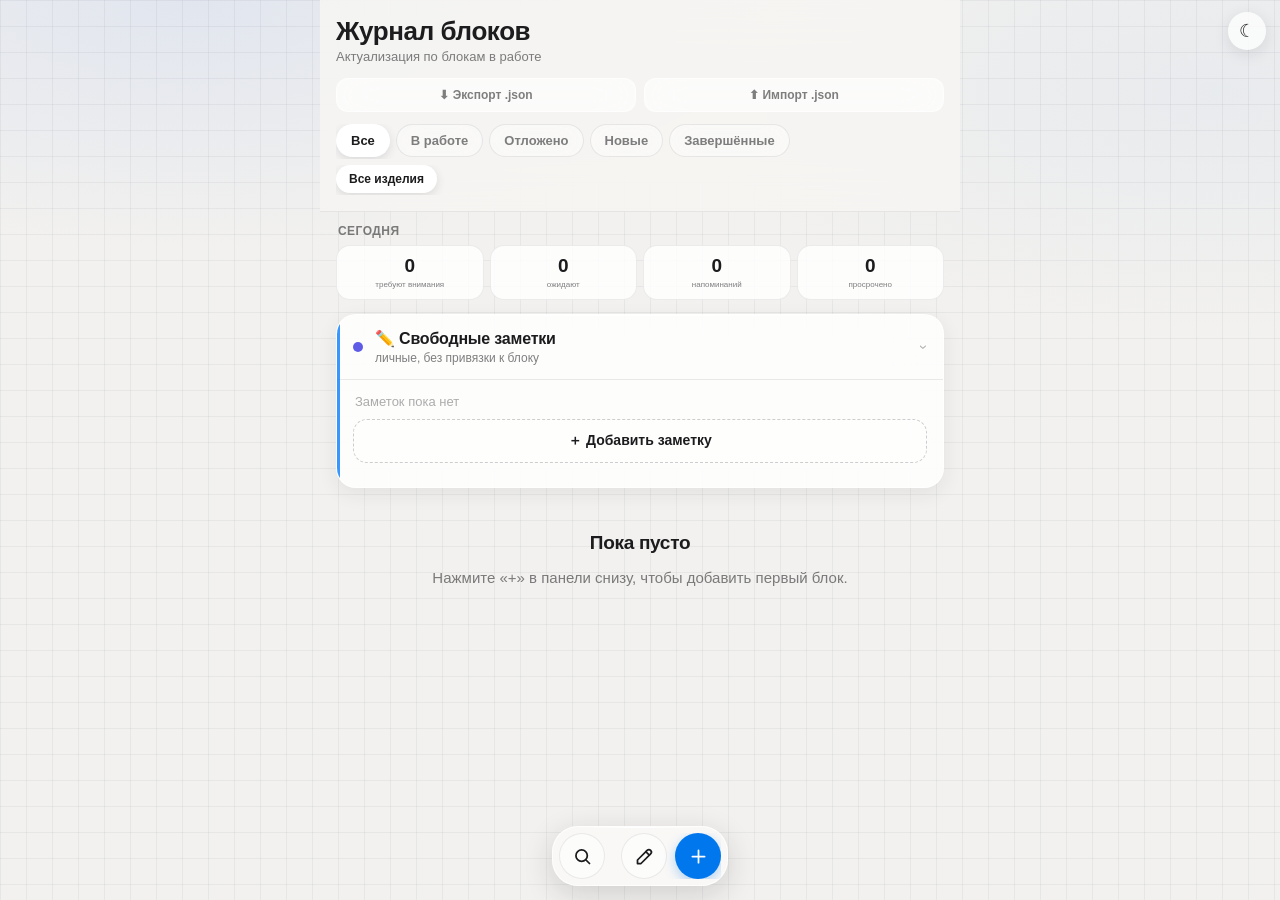
==== index.html @ a2bc1fcb "Release completed block lifecycle fix" ====
<!DOCTYPE html><html lang="ru"><head><meta charset="UTF-8"><meta name="viewport" content="width=device-width,initial-scale=1,viewport-fit=cover"><title>Журнал блоков</title></head><body><script>(async()=>{const h=await(await fetch('app.html?v=6.6')).text();const x=h.replace('</head>','<link rel="stylesheet" href="v2.css?v=6.6"></head>').replace('</body>','<script src="v2.js?v=6.6"><\/script><script src="free-reminders.js?v=6.6"><\/script><script src="completion-sync.js?v=6.6"><\/script></body>');document.open();document.write(x);document.close()})().catch(()=>location.href='app.html')</script></body></html>
---- v2.css ----
:root{--surface:#fff;--muted:#6e6e73;--v2-bg:#f2f1ef;--v2-card:rgba(255,255,255,.82);--v2-panel:rgba(246,245,243,.88);--v2-field:rgba(255,255,255,.84);--v2-line:rgba(60,60,67,.09);--v2-shadow:rgba(45,45,50,.075);--v2-ease:cubic-bezier(.22,1,.36,1)}body{background:radial-gradient(ellipse 70% 42% at 15% 0%,rgba(198,211,238,.38),transparent 66%),radial-gradient(ellipse 65% 42% at 95% 10%,rgba(213,222,235,.34),transparent 64%),var(--v2-bg);transition:background .55s var(--v2-ease),color .4s var(--v2-ease)}header{background:var(--v2-panel);border-bottom:1px solid var(--v2-line)}.card{background:var(--v2-card);border:1px solid rgba(255,255,255,.7);border-radius:20px;box-shadow:0 6px 20px var(--v2-shadow)}.card::after{content:'';position:absolute;left:0;top:0;bottom:0;width:3px;background:var(--status,#007aff);opacity:.78}.card:has(.dot.progress){--status:#ff9500}.card:has(.dot.paused){--status:#8e8e93}.card:has(.dot.done){--status:#34c759}.card-head{padding:14px 16px}.cloud{display:flex;flex-direction:column;gap:7px}.bubble{position:relative;max-width:none;border-radius:13px;padding:11px 12px 11px 16px;background:rgba(255,255,255,.62);border:1px solid var(--v2-line);box-shadow:none;white-space:normal;line-height:1.4}.dock{background:rgba(250,249,247,.91);box-shadow:0 8px 30px rgba(30,30,35,.16)}.dock-circle svg{width:21px;height:21px;fill:none;stroke:currentColor;stroke-width:2;stroke-linecap:round;stroke-linejoin:round}select,.complex-input,input,textarea{background:var(--v2-field)}.modal{background:rgba(250,249,247,.96)}#noteText{min-height:190px;height:28vh;max-height:360px;resize:vertical;padding:14px 15px;font-size:16px;line-height:1.45;border-radius:16px}button,.iobtn,.tab,.rchip,.sbtn,.addnote-btn,.bubble,.folder-head{transition:transform .34s var(--v2-ease),opacity .28s var(--v2-ease),background .35s var(--v2-ease)}button:active,.iobtn:active,.tab:active,.rchip:active,.sbtn:active,.addnote-btn:active,.folder-head:active,.bubble:active{transform:scale(.965);opacity:.82;transition-duration:.09s}.theme-toggle{position:fixed;right:14px;top:calc(env(safe-area-inset-top) + 12px);z-index:45;width:38px;height:38px;border:0;border-radius:50%;background:rgba(255,255,255,.72);color:var(--ink);font-size:18px;display:grid;place-items:center;box-shadow:0 4px 16px rgba(30,30,35,.1);backdrop-filter:blur(18px)}.ops-dash{margin:4px 0 14px}.ops-dash-title,.cx-section-title{font-size:12px;font-weight:750;color:var(--ink2);text-transform:uppercase;letter-spacing:.45px;margin:0 2px 7px}.ops-dash-cards{display:grid;grid-template-columns:repeat(4,1fr);gap:6px}.ops-dash-cards button{min-width:0;border:1px solid var(--v2-line);background:var(--v2-card);border-radius:14px;padding:9px 3px;color:var(--ink)}.ops-dash-cards b{display:block;font-size:19px}.ops-dash-cards span{display:block;font-size:8px;color:var(--ink2);margin-top:4px;line-height:1.1}.smart-summary{display:flex;gap:5px;flex-wrap:wrap;padding:8px 12px;border-top:1px solid var(--v2-line)}.smart-chip{max-width:100%;font-size:10.5px;font-weight:650;padding:5px 8px;border-radius:9px;background:rgba(0,122,255,.09);color:var(--ink);overflow:hidden;text-overflow:ellipsis;white-space:nowrap}.smart-chip.wait{background:rgba(255,149,0,.12)}.smart-chip.action{background:rgba(255,59,48,.09)}.smart-chip.reminder{background:rgba(175,82,222,.11);color:#7d2fa4}.reminder-list{margin:0 0 15px;padding:11px;border-radius:15px;background:rgba(175,82,222,.055);border:1px solid rgba(175,82,222,.12)}.reminder-list>.fieldlabel{margin-top:0;color:#7d2fa4}.reminder-row{display:grid;grid-template-columns:minmax(0,1fr) 34px;align-items:center;gap:8px;padding:8px 0;border-top:1px solid var(--v2-line)}.reminder-row:first-of-type{border-top:0}.reminder-row b{display:block;font-size:11px}.reminder-row small{display:block;font-size:10px;color:var(--ink2);margin-top:2px}.reminder-row button{width:32px;height:32px;border:0;border-radius:10px;background:rgba(52,199,89,.12);color:#248a3d;font-weight:800}.reminder-row.due b{color:#ff3b30}.voice-note-row{display:flex;align-items:center;gap:10px;margin:-3px 0 13px}.voice-note-btn{flex:none;border:0;border-radius:13px;padding:9px 12px;background:rgba(0,122,255,.1);color:#007aff;font-size:13px;font-weight:700;min-width:104px}.voice-note-btn.listening{background:rgba(255,59,48,.12);color:#ff3b30;animation:voicePulse 1.35s ease-in-out infinite}.voice-note-btn:disabled{opacity:.42}.voice-note-status{min-width:0;font-size:11px;line-height:1.25;color:var(--ink3)}@keyframes voicePulse{0%,100%{box-shadow:0 0 0 0 rgba(255,59,48,.12)}50%{box-shadow:0 0 0 7px rgba(255,59,48,0)}}.cx-section{margin:3px 0 16px}.cx-card{background:var(--v2-card);border:1px solid var(--v2-line);border-radius:19px;margin-bottom:8px;overflow:hidden;box-shadow:0 5px 17px var(--v2-shadow)}.cx-head{width:100%;border:0;background:transparent;color:var(--ink);padding:13px 12px 13px 14px;display:grid;grid-template-columns:minmax(0,1fr) auto 18px;align-items:center;gap:8px;text-align:left}.cx-head b{display:block;font-size:15px;overflow:hidden;text-overflow:ellipsis;white-space:nowrap}.cx-head small{display:block;font-size:10px;color:var(--ink3);margin-top:3px}.cx-head strong{font-size:12px;padding:5px 7px;border-radius:9px;background:rgba(52,199,89,.11);color:#248a3d}.cx-head i{font-style:normal;font-size:17px;color:var(--ink3);transition:transform .4s var(--v2-ease)}.cx-card.open .cx-head i{transform:rotate(180deg)}.cx-body{max-height:0;overflow:hidden;transition:max-height .65s var(--v2-ease)}.cx-card.open .cx-body{max-height:1800px;border-top:1px solid var(--v2-line)}.cx-child{display:grid;grid-template-columns:minmax(0,1fr) auto 34px;align-items:center;gap:6px;padding:9px 9px 9px 13px;border-bottom:1px solid var(--v2-line)}.cx-child-main{min-width:0;border:0;background:transparent;color:var(--ink);padding:0;text-align:left}.cx-role{display:inline-block;font-size:9px;font-weight:750;color:#5e5ce6;text-transform:uppercase}.cx-child-main b{display:block;font-size:13px}.cx-child-main small{display:block;font-size:10px;color:var(--ink2);margin-top:3px;overflow:hidden;text-overflow:ellipsis;white-space:nowrap}.cx-status{font-size:9px;padding:4px 6px;border-radius:8px;background:rgba(0,122,255,.09)}.cx-note{width:32px;height:32px;border:0;border-radius:10px;background:rgba(94,92,230,.1);color:#5e5ce6;font-size:19px}.cx-add{width:calc(100% - 20px);margin:10px;border:1px dashed rgba(94,92,230,.25);border-radius:12px;background:rgba(94,92,230,.05);color:#5e5ce6;padding:10px;font-weight:650;font-size:12px}body.dark{--ink:#f5f5f7;--ink2:rgba(235,235,245,.64);--ink3:rgba(235,235,245,.38);--v2-bg:#0d0d0f;--v2-card:rgba(31,31,35,.88);--v2-panel:rgba(18,18,21,.9);--v2-field:rgba(44,44,48,.9);--v2-line:rgba(255,255,255,.09);--v2-shadow:rgba(0,0,0,.28);background:#0d0d0f;color:var(--ink)}body.dark header{background:rgba(18,18,21,.9)}body.dark .card{border-color:rgba(255,255,255,.07)}body.dark .bubble{background:rgba(38,38,42,.78)}body.dark .dock{background:rgba(28,28,31,.92)}body.dark .modal{background:rgba(24,24,27,.98)}body.dark .theme-toggle{background:rgba(44,44,48,.82);color:#fff}body.dark select,body.dark input,body.dark textarea{color:#f5f5f7;border-color:rgba(255,255,255,.09)}body.dark .smart-chip.reminder,body.dark .reminder-list{color:#bf5af2}@media(prefers-reduced-motion:reduce){*,*:before,*:after{animation-duration:.01ms!important;transition-duration:.01ms!important}}
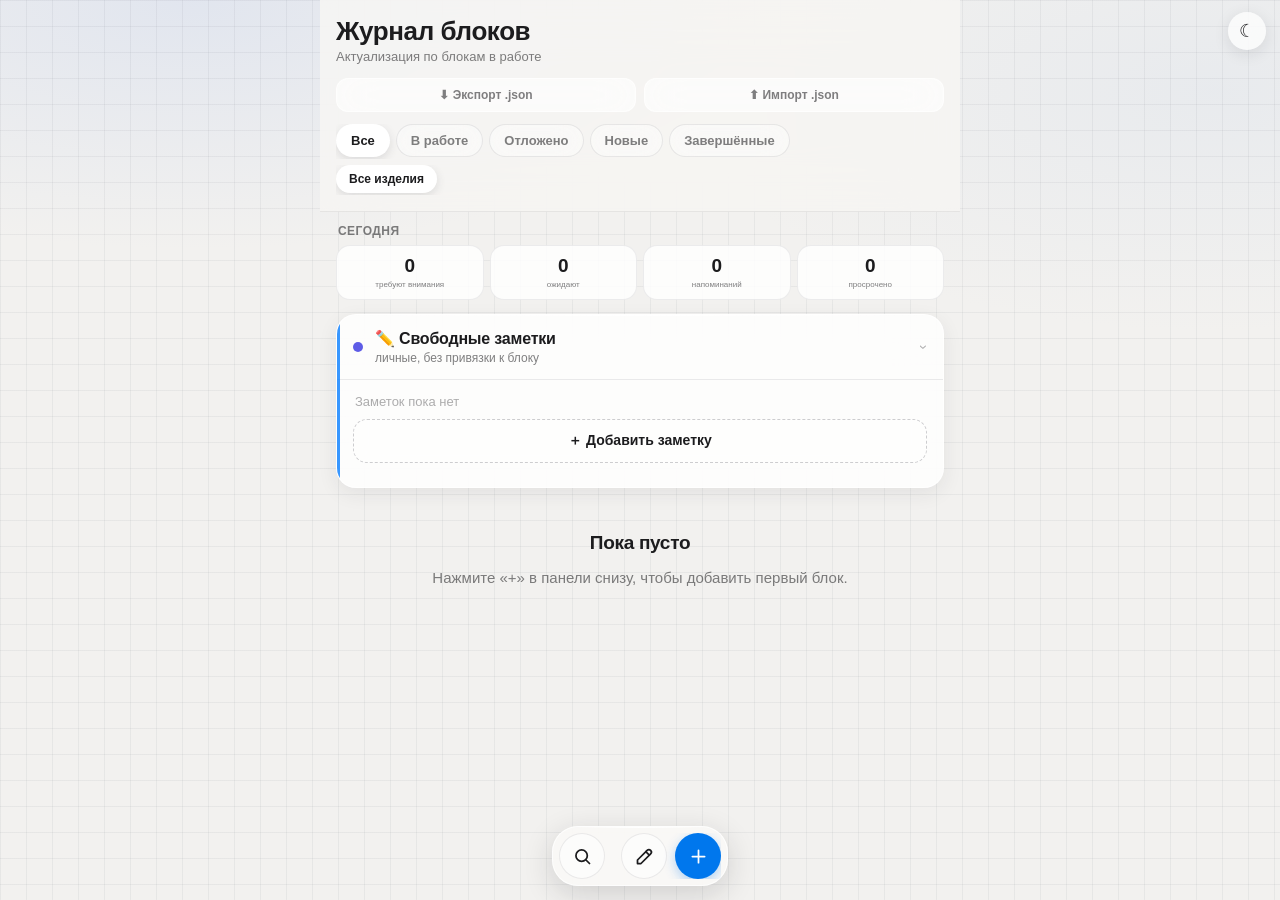
==== commit 96328ee9: "Release stable Today counters" ====
--- a/index.html
+++ b/index.html
@@ -1 +1 @@
-<!DOCTYPE html><html lang="ru"><head><meta charset="UTF-8"><meta name="viewport" content="width=device-width,initial-scale=1,viewport-fit=cover"><title>Журнал блоков</title></head><body><script>(async()=>{const h=await(await fetch('app.html?v=6.6')).text();const x=h.replace('</head>','<link rel="stylesheet" href="v2.css?v=6.6"></head>').replace('</body>','<script src="v2.js?v=6.6"><\/script><script src="free-reminders.js?v=6.6"><\/script><script src="completion-sync.js?v=6.6"><\/script></body>');document.open();document.write(x);document.close()})().catch(()=>location.href='app.html')</script></body></html>+<!DOCTYPE html><html lang="ru"><head><meta charset="UTF-8"><meta name="viewport" content="width=device-width,initial-scale=1,viewport-fit=cover"><title>Журнал блоков</title></head><body><script>(async()=>{const h=await(await fetch('app.html?v=6.9')).text();const x=h.replace('</head>','<link rel="stylesheet" href="v2.css?v=6.9"></head>').replace('</body>','<script src="v2.js?v=6.9"><\/script><script src="free-reminders.js?v=6.9"><\/script><script src="completion-sync.js?v=6.9"><\/script><script src="active-work-ui.js?v=6.9"><\/script></body>');document.open();document.write(x);document.close()})().catch(()=>location.href='app.html')</script></body></html>
--- a/v2.css
+++ b/v2.css
@@ -1 +1 @@
-:root{--surface:#fff;--muted:#6e6e73;--v2-bg:#f2f1ef;--v2-card:rgba(255,255,255,.82);--v2-panel:rgba(246,245,243,.88);--v2-field:rgba(255,255,255,.84);--v2-line:rgba(60,60,67,.09);--v2-shadow:rgba(45,45,50,.075);--v2-ease:cubic-bezier(.22,1,.36,1)}body{background:radial-gradient(ellipse 70% 42% at 15% 0%,rgba(198,211,238,.38),transparent 66%),radial-gradient(ellipse 65% 42% at 95% 10%,rgba(213,222,235,.34),transparent 64%),var(--v2-bg);transition:background .55s var(--v2-ease),color .4s var(--v2-ease)}header{background:var(--v2-panel);border-bottom:1px solid var(--v2-line)}.card{background:var(--v2-card);border:1px solid rgba(255,255,255,.7);border-radius:20px;box-shadow:0 6px 20px var(--v2-shadow)}.card::after{content:'';position:absolute;left:0;top:0;bottom:0;width:3px;background:var(--status,#007aff);opacity:.78}.card:has(.dot.progress){--status:#ff9500}.card:has(.dot.paused){--status:#8e8e93}.card:has(.dot.done){--status:#34c759}.card-head{padding:14px 16px}.cloud{display:flex;flex-direction:column;gap:7px}.bubble{position:relative;max-width:none;border-radius:13px;padding:11px 12px 11px 16px;background:rgba(255,255,255,.62);border:1px solid var(--v2-line);box-shadow:none;white-space:normal;line-height:1.4}.dock{background:rgba(250,249,247,.91);box-shadow:0 8px 30px rgba(30,30,35,.16)}.dock-circle svg{width:21px;height:21px;fill:none;stroke:currentColor;stroke-width:2;stroke-linecap:round;stroke-linejoin:round}select,.complex-input,input,textarea{background:var(--v2-field)}.modal{background:rgba(250,249,247,.96)}#noteText{min-height:190px;height:28vh;max-height:360px;resize:vertical;padding:14px 15px;font-size:16px;line-height:1.45;border-radius:16px}button,.iobtn,.tab,.rchip,.sbtn,.addnote-btn,.bubble,.folder-head{transition:transform .34s var(--v2-ease),opacity .28s var(--v2-ease),background .35s var(--v2-ease)}button:active,.iobtn:active,.tab:active,.rchip:active,.sbtn:active,.addnote-btn:active,.folder-head:active,.bubble:active{transform:scale(.965);opacity:.82;transition-duration:.09s}.theme-toggle{position:fixed;right:14px;top:calc(env(safe-area-inset-top) + 12px);z-index:45;width:38px;height:38px;border:0;border-radius:50%;background:rgba(255,255,255,.72);color:var(--ink);font-size:18px;display:grid;place-items:center;box-shadow:0 4px 16px rgba(30,30,35,.1);backdrop-filter:blur(18px)}.ops-dash{margin:4px 0 14px}.ops-dash-title,.cx-section-title{font-size:12px;font-weight:750;color:var(--ink2);text-transform:uppercase;letter-spacing:.45px;margin:0 2px 7px}.ops-dash-cards{display:grid;grid-template-columns:repeat(4,1fr);gap:6px}.ops-dash-cards button{min-width:0;border:1px solid var(--v2-line);background:var(--v2-card);border-radius:14px;padding:9px 3px;color:var(--ink)}.ops-dash-cards b{display:block;font-size:19px}.ops-dash-cards span{display:block;font-size:8px;color:var(--ink2);margin-top:4px;line-height:1.1}.smart-summary{display:flex;gap:5px;flex-wrap:wrap;padding:8px 12px;border-top:1px solid var(--v2-line)}.smart-chip{max-width:100%;font-size:10.5px;font-weight:650;padding:5px 8px;border-radius:9px;background:rgba(0,122,255,.09);color:var(--ink);overflow:hidden;text-overflow:ellipsis;white-space:nowrap}.smart-chip.wait{background:rgba(255,149,0,.12)}.smart-chip.action{background:rgba(255,59,48,.09)}.smart-chip.reminder{background:rgba(175,82,222,.11);color:#7d2fa4}.reminder-list{margin:0 0 15px;padding:11px;border-radius:15px;background:rgba(175,82,222,.055);border:1px solid rgba(175,82,222,.12)}.reminder-list>.fieldlabel{margin-top:0;color:#7d2fa4}.reminder-row{display:grid;grid-template-columns:minmax(0,1fr) 34px;align-items:center;gap:8px;padding:8px 0;border-top:1px solid var(--v2-line)}.reminder-row:first-of-type{border-top:0}.reminder-row b{display:block;font-size:11px}.reminder-row small{display:block;font-size:10px;color:var(--ink2);margin-top:2px}.reminder-row button{width:32px;height:32px;border:0;border-radius:10px;background:rgba(52,199,89,.12);color:#248a3d;font-weight:800}.reminder-row.due b{color:#ff3b30}.voice-note-row{display:flex;align-items:center;gap:10px;margin:-3px 0 13px}.voice-note-btn{flex:none;border:0;border-radius:13px;padding:9px 12px;background:rgba(0,122,255,.1);color:#007aff;font-size:13px;font-weight:700;min-width:104px}.voice-note-btn.listening{background:rgba(255,59,48,.12);color:#ff3b30;animation:voicePulse 1.35s ease-in-out infinite}.voice-note-btn:disabled{opacity:.42}.voice-note-status{min-width:0;font-size:11px;line-height:1.25;color:var(--ink3)}@keyframes voicePulse{0%,100%{box-shadow:0 0 0 0 rgba(255,59,48,.12)}50%{box-shadow:0 0 0 7px rgba(255,59,48,0)}}.cx-section{margin:3px 0 16px}.cx-card{background:var(--v2-card);border:1px solid var(--v2-line);border-radius:19px;margin-bottom:8px;overflow:hidden;box-shadow:0 5px 17px var(--v2-shadow)}.cx-head{width:100%;border:0;background:transparent;color:var(--ink);padding:13px 12px 13px 14px;display:grid;grid-template-columns:minmax(0,1fr) auto 18px;align-items:center;gap:8px;text-align:left}.cx-head b{display:block;font-size:15px;overflow:hidden;text-overflow:ellipsis;white-space:nowrap}.cx-head small{display:block;font-size:10px;color:var(--ink3);margin-top:3px}.cx-head strong{font-size:12px;padding:5px 7px;border-radius:9px;background:rgba(52,199,89,.11);color:#248a3d}.cx-head i{font-style:normal;font-size:17px;color:var(--ink3);transition:transform .4s var(--v2-ease)}.cx-card.open .cx-head i{transform:rotate(180deg)}.cx-body{max-height:0;overflow:hidden;transition:max-height .65s var(--v2-ease)}.cx-card.open .cx-body{max-height:1800px;border-top:1px solid var(--v2-line)}.cx-child{display:grid;grid-template-columns:minmax(0,1fr) auto 34px;align-items:center;gap:6px;padding:9px 9px 9px 13px;border-bottom:1px solid var(--v2-line)}.cx-child-main{min-width:0;border:0;background:transparent;color:var(--ink);padding:0;text-align:left}.cx-role{display:inline-block;font-size:9px;font-weight:750;color:#5e5ce6;text-transform:uppercase}.cx-child-main b{display:block;font-size:13px}.cx-child-main small{display:block;font-size:10px;color:var(--ink2);margin-top:3px;overflow:hidden;text-overflow:ellipsis;white-space:nowrap}.cx-status{font-size:9px;padding:4px 6px;border-radius:8px;background:rgba(0,122,255,.09)}.cx-note{width:32px;height:32px;border:0;border-radius:10px;background:rgba(94,92,230,.1);color:#5e5ce6;font-size:19px}.cx-add{width:calc(100% - 20px);margin:10px;border:1px dashed rgba(94,92,230,.25);border-radius:12px;background:rgba(94,92,230,.05);color:#5e5ce6;padding:10px;font-weight:650;font-size:12px}body.dark{--ink:#f5f5f7;--ink2:rgba(235,235,245,.64);--ink3:rgba(235,235,245,.38);--v2-bg:#0d0d0f;--v2-card:rgba(31,31,35,.88);--v2-panel:rgba(18,18,21,.9);--v2-field:rgba(44,44,48,.9);--v2-line:rgba(255,255,255,.09);--v2-shadow:rgba(0,0,0,.28);background:#0d0d0f;color:var(--ink)}body.dark header{background:rgba(18,18,21,.9)}body.dark .card{border-color:rgba(255,255,255,.07)}body.dark .bubble{background:rgba(38,38,42,.78)}body.dark .dock{background:rgba(28,28,31,.92)}body.dark .modal{background:rgba(24,24,27,.98)}body.dark .theme-toggle{background:rgba(44,44,48,.82);color:#fff}body.dark select,body.dark input,body.dark textarea{color:#f5f5f7;border-color:rgba(255,255,255,.09)}body.dark .smart-chip.reminder,body.dark .reminder-list{color:#bf5af2}@media(prefers-reduced-motion:reduce){*,*:before,*:after{animation-duration:.01ms!important;transition-duration:.01ms!important}}+:root{--surface:#fff;--muted:#6e6e73;--v2-bg:#f2f1ef;--v2-card:rgba(255,255,255,.82);--v2-panel:rgba(246,245,243,.88);--v2-field:rgba(255,255,255,.84);--v2-line:rgba(60,60,67,.09);--v2-shadow:rgba(45,45,50,.075);--v2-ease:cubic-bezier(.22,1,.36,1)}body{background:radial-gradient(ellipse 70% 42% at 15% 0%,rgba(198,211,238,.38),transparent 66%),radial-gradient(ellipse 65% 42% at 95% 10%,rgba(213,222,235,.34),transparent 64%),var(--v2-bg);transition:background .55s var(--v2-ease),color .4s var(--v2-ease)}header{background:var(--v2-panel);border-bottom:1px solid var(--v2-line)}.card{background:var(--v2-card);border:1px solid rgba(255,255,255,.7);border-radius:20px;box-shadow:0 6px 20px var(--v2-shadow)}.card::after{content:'';position:absolute;left:0;top:0;bottom:0;width:3px;background:var(--status,#007aff);opacity:.78}.card:has(.dot.progress){--status:#ff9500}.card:has(.dot.paused){--status:#8e8e93}.card:has(.dot.done){--status:#34c759}.card-head{padding:14px 16px}.cloud{display:flex;flex-direction:column;gap:7px}.bubble{position:relative;max-width:none;border-radius:13px;padding:11px 12px 11px 16px;background:rgba(255,255,255,.62);border:1px solid var(--v2-line);box-shadow:none;white-space:normal;line-height:1.4}.dock{background:rgba(250,249,247,.91);box-shadow:0 8px 30px rgba(30,30,35,.16)}.dock-circle svg{width:21px;height:21px;fill:none;stroke:currentColor;stroke-width:2;stroke-linecap:round;stroke-linejoin:round}select,.complex-input,input,textarea{background:var(--v2-field)}.modal{background:rgba(250,249,247,.96)}#noteText{min-height:190px;height:28vh;max-height:360px;resize:vertical;padding:14px 15px;font-size:16px;line-height:1.45;border-radius:16px}button,.iobtn,.tab,.rchip,.sbtn,.addnote-btn,.bubble,.folder-head{transition:transform .34s var(--v2-ease),opacity .28s var(--v2-ease),background .35s var(--v2-ease)}button:active,.iobtn:active,.tab:active,.rchip:active,.sbtn:active,.addnote-btn:active,.folder-head:active,.bubble:active{transform:scale(.965);opacity:.82;transition-duration:.09s}.theme-toggle{position:fixed;right:14px;top:calc(env(safe-area-inset-top) + 12px);z-index:45;width:38px;height:38px;border:0;border-radius:50%;background:rgba(255,255,255,.72);color:var(--ink);font-size:18px;display:grid;place-items:center;box-shadow:0 4px 16px rgba(30,30,35,.1);backdrop-filter:blur(18px)}.ops-dash{margin:4px 0 14px}.ops-dash-title,.cx-section-title{font-size:12px;font-weight:750;color:var(--ink2);text-transform:uppercase;letter-spacing:.45px;margin:0 2px 7px}.ops-dash-cards{display:grid;grid-template-columns:repeat(4,1fr);gap:6px}.ops-dash-cards button{min-width:0;border:1px solid var(--v2-line);background:var(--v2-card);border-radius:14px;padding:9px 3px;color:var(--ink);cursor:pointer}.ops-dash-cards b{display:block;font-size:19px}.ops-dash-cards span{display:block;font-size:8px;color:var(--ink2);margin-top:4px;line-height:1.1}.smart-summary{display:flex;gap:5px;flex-wrap:wrap;padding:8px 12px;border-top:1px solid var(--v2-line)}.smart-chip{max-width:100%;font-size:10.5px;font-weight:650;padding:5px 8px;border-radius:9px;background:rgba(0,122,255,.09);color:var(--ink);overflow:hidden;text-overflow:ellipsis;white-space:nowrap}.smart-chip.wait{background:rgba(255,149,0,.12)}.smart-chip.action{background:rgba(255,59,48,.09)}.smart-chip.reminder{background:rgba(175,82,222,.11);color:#7d2fa4}.reminder-list{margin:0 0 15px;padding:11px;border-radius:15px;background:rgba(175,82,222,.055);border:1px solid rgba(175,82,222,.12)}.reminder-list>.fieldlabel{margin-top:0;color:#7d2fa4}.reminder-row{display:grid;grid-template-columns:minmax(0,1fr) 34px;align-items:center;gap:8px;padding:8px 0;border-top:1px solid var(--v2-line)}.reminder-row:first-of-type{border-top:0}.reminder-row b{display:block;font-size:11px}.reminder-row small{display:block;font-size:10px;color:var(--ink2);margin-top:2px}.reminder-row button{width:32px;height:32px;border:0;border-radius:10px;background:rgba(52,199,89,.12);color:#248a3d;font-weight:800}.reminder-row.due b{color:#ff3b30}.voice-note-row{display:flex;align-items:center;gap:10px;margin:-3px 0 13px}.voice-note-btn{flex:none;border:0;border-radius:13px;padding:9px 12px;background:rgba(0,122,255,.1);color:#007aff;font-size:13px;font-weight:700;min-width:104px}.voice-note-btn.listening{background:rgba(255,59,48,.12);color:#ff3b30;animation:voicePulse 1.35s ease-in-out infinite}.voice-note-btn:disabled{opacity:.42}.voice-note-status{min-width:0;font-size:11px;line-height:1.25;color:var(--ink3)}@keyframes voicePulse{0%,100%{box-shadow:0 0 0 0 rgba(255,59,48,.12)}50%{box-shadow:0 0 0 7px rgba(255,59,48,0)}}.cx-section{margin:3px 0 16px}.cx-card{background:var(--v2-card);border:1px solid var(--v2-line);border-radius:19px;margin-bottom:8px;overflow:hidden;box-shadow:0 5px 17px var(--v2-shadow)}.cx-card.cx-completed{opacity:.62}.cx-card.cx-completed .cx-head strong{background:rgba(52,199,89,.15);color:#248a3d}.cx-head{width:100%;border:0;background:transparent;color:var(--ink);padding:13px 12px 13px 14px;display:grid;grid-template-columns:minmax(0,1fr) auto 18px;align-items:center;gap:8px;text-align:left}.cx-head b{display:block;font-size:15px;overflow:hidden;text-overflow:ellipsis;white-space:nowrap}.cx-head small{display:block;font-size:10px;color:var(--ink3);margin-top:3px}.cx-head strong{font-size:12px;padding:5px 7px;border-radius:9px;background:rgba(52,199,89,.11);color:#248a3d}.cx-head i{font-style:normal;font-size:17px;color:var(--ink3);transition:transform .4s var(--v2-ease)}.cx-card.open .cx-head i{transform:rotate(180deg)}.cx-body{max-height:0;overflow:hidden;transition:max-height .65s var(--v2-ease)}.cx-card.open .cx-body{max-height:1800px;border-top:1px solid var(--v2-line)}.cx-child{display:grid;grid-template-columns:minmax(0,1fr) auto 34px;align-items:center;gap:6px;padding:9px 9px 9px 13px;border-bottom:1px solid var(--v2-line)}.cx-child-main{min-width:0;border:0;background:transparent;color:var(--ink);padding:0;text-align:left}.cx-role{display:inline-block;font-size:9px;font-weight:750;color:#5e5ce6;text-transform:uppercase}.cx-child-main b{display:block;font-size:13px}.cx-child-main small{display:block;font-size:10px;color:var(--ink2);margin-top:3px;overflow:hidden;text-overflow:ellipsis;white-space:nowrap}.cx-status{font-size:9px;padding:4px 6px;border-radius:8px;background:rgba(0,122,255,.09)}.cx-note{width:32px;height:32px;border:0;border-radius:10px;background:rgba(94,92,230,.1);color:#5e5ce6;font-size:19px}.cx-add{width:calc(100% - 20px);margin:10px;border:1px dashed rgba(94,92,230,.25);border-radius:12px;background:rgba(94,92,230,.05);color:#5e5ce6;padding:10px;font-weight:650;font-size:12px}.ops-sheet-bg{position:fixed;inset:0;z-index:200;background:rgba(0,0,0,.28);backdrop-filter:blur(8px);opacity:0;transition:opacity .22s var(--v2-ease);display:flex;align-items:flex-end}.ops-sheet-bg.show{opacity:1}.ops-sheet{width:100%;max-height:78vh;background:var(--v2-panel);border-radius:28px 28px 0 0;padding:12px 14px calc(18px + env(safe-area-inset-bottom));box-shadow:0 -12px 50px rgba(0,0,0,.16);transform:translateY(25px);transition:transform .3s var(--v2-ease);overflow:hidden}.ops-sheet-bg.show .ops-sheet{transform:none}.ops-sheet-head{display:flex;align-items:center;justify-content:space-between;padding:6px 5px 12px}.ops-sheet-head b{font-size:20px}.ops-sheet-head button{width:34px;height:34px;border:0;border-radius:50%;font-size:24px;background:var(--v2-field);color:var(--ink)}.ops-sheet-list{overflow:auto;max-height:calc(78vh - 72px)}.ops-item{display:block;width:100%;text-align:left;border:1px solid var(--v2-line);border-radius:16px;background:var(--v2-card);color:var(--ink);padding:12px 13px;margin-bottom:8px}.ops-item b,.ops-item span,.ops-item small{display:block}.ops-item b{font-size:15px}.ops-item span{font-size:12px;line-height:1.35;margin-top:5px;color:var(--ink2);white-space:normal}.ops-item small{font-size:10px;margin-top:6px;color:var(--ink3)}.ops-empty{text-align:center;color:var(--ink3);padding:35px 10px}body.dark{--ink:#f5f5f7;--ink2:rgba(235,235,245,.64);--ink3:rgba(235,235,245,.38);--v2-bg:#0d0d0f;--v2-card:rgba(31,31,35,.88);--v2-panel:rgba(18,18,21,.9);--v2-field:rgba(44,44,48,.9);--v2-line:rgba(255,255,255,.09);--v2-shadow:rgba(0,0,0,.28);background:#0d0d0f;color:var(--ink)}body.dark header{background:rgba(18,18,21,.9)}body.dark .card{border-color:rgba(255,255,255,.07)}body.dark .bubble{background:rgba(38,38,42,.78)}body.dark .dock{background:rgba(28,28,31,.92)}body.dark .modal{background:rgba(24,24,27,.98)}body.dark .theme-toggle{background:rgba(44,44,48,.82);color:#fff}body.dark select,body.dark input,body.dark textarea{color:#f5f5f7;border-color:rgba(255,255,255,.09)}body.dark .smart-chip.reminder,body.dark .reminder-list{color:#bf5af2}@media(prefers-reduced-motion:reduce){*,*:before,*:after{animation-duration:.01ms!important;transition-duration:.01ms!important}}
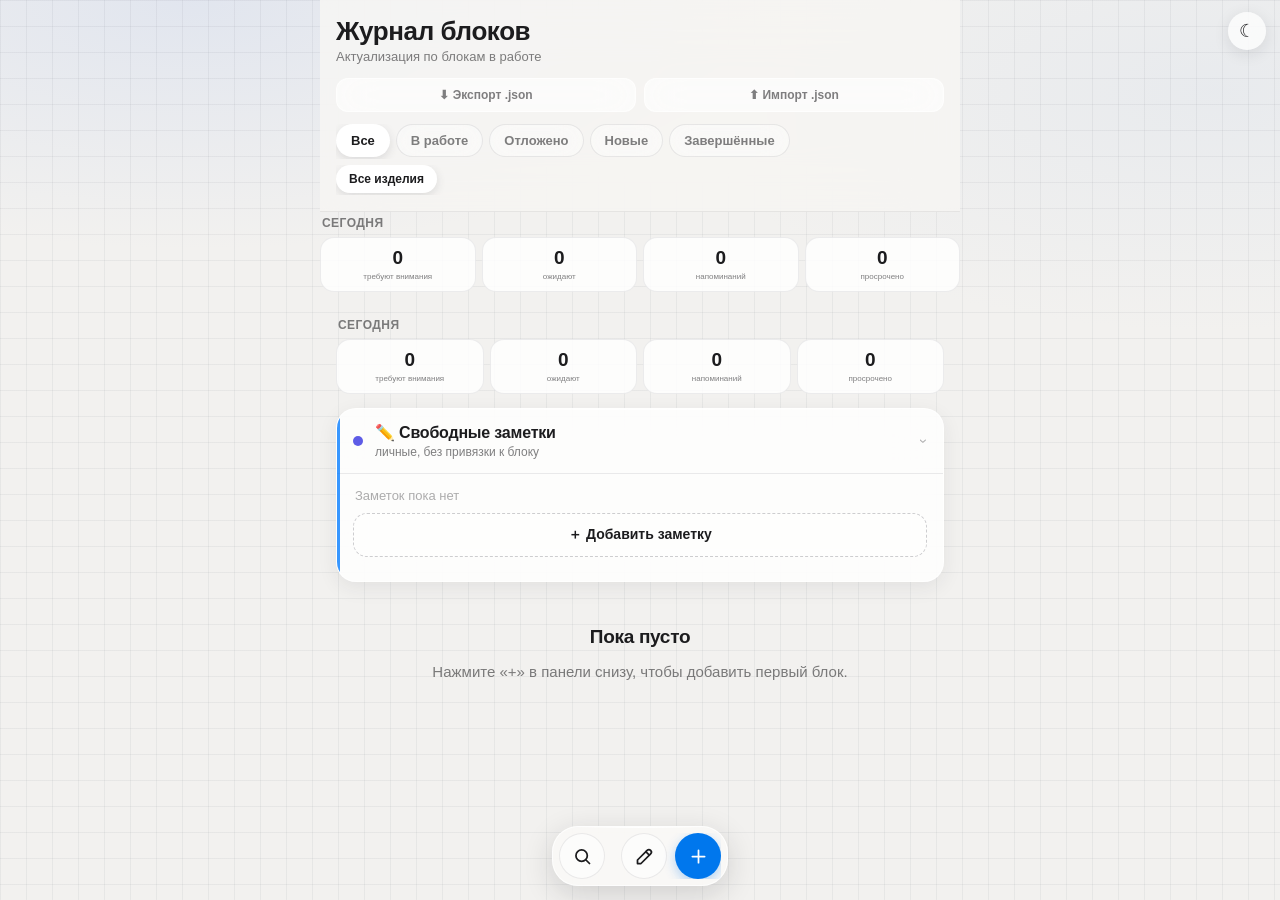
==== commit d5c368a6: "Release persistent Today dashboard fix" ====
--- a/index.html
+++ b/index.html
@@ -1 +1 @@
-<!DOCTYPE html><html lang="ru"><head><meta charset="UTF-8"><meta name="viewport" content="width=device-width,initial-scale=1,viewport-fit=cover"><title>Журнал блоков</title></head><body><script>(async()=>{const h=await(await fetch('app.html?v=6.9')).text();const x=h.replace('</head>','<link rel="stylesheet" href="v2.css?v=6.9"></head>').replace('</body>','<script src="v2.js?v=6.9"><\/script><script src="free-reminders.js?v=6.9"><\/script><script src="completion-sync.js?v=6.9"><\/script><script src="active-work-ui.js?v=6.9"><\/script></body>');document.open();document.write(x);document.close()})().catch(()=>location.href='app.html')</script></body></html>+<!DOCTYPE html><html lang="ru"><head><meta charset="UTF-8"><meta name="viewport" content="width=device-width,initial-scale=1,viewport-fit=cover"><title>Журнал блоков</title></head><body><script>(async()=>{const h=await(await fetch('app.html?v=7.2')).text();const x=h.replace('</head>','<link rel="stylesheet" href="v2.css?v=7.2"></head>').replace('</body>','<script src="v2.js?v=7.2"><\/script><script src="free-reminders.js?v=7.2"><\/script><script src="completion-sync.js?v=7.2"><\/script><script src="active-work-ui.js?v=7.2"><\/script><script src="modal-fixes.js?v=7.2"><\/script><script src="today-dashboard-fix.js?v=7.2"><\/script></body>');document.open();document.write(x);document.close()})().catch(()=>location.href='app.html')</script></body></html>
--- a/v2.css
+++ b/v2.css
@@ -1 +1,3 @@
-:root{--surface:#fff;--muted:#6e6e73;--v2-bg:#f2f1ef;--v2-card:rgba(255,255,255,.82);--v2-panel:rgba(246,245,243,.88);--v2-field:rgba(255,255,255,.84);--v2-line:rgba(60,60,67,.09);--v2-shadow:rgba(45,45,50,.075);--v2-ease:cubic-bezier(.22,1,.36,1)}body{background:radial-gradient(ellipse 70% 42% at 15% 0%,rgba(198,211,238,.38),transparent 66%),radial-gradient(ellipse 65% 42% at 95% 10%,rgba(213,222,235,.34),transparent 64%),var(--v2-bg);transition:background .55s var(--v2-ease),color .4s var(--v2-ease)}header{background:var(--v2-panel);border-bottom:1px solid var(--v2-line)}.card{background:var(--v2-card);border:1px solid rgba(255,255,255,.7);border-radius:20px;box-shadow:0 6px 20px var(--v2-shadow)}.card::after{content:'';position:absolute;left:0;top:0;bottom:0;width:3px;background:var(--status,#007aff);opacity:.78}.card:has(.dot.progress){--status:#ff9500}.card:has(.dot.paused){--status:#8e8e93}.card:has(.dot.done){--status:#34c759}.card-head{padding:14px 16px}.cloud{display:flex;flex-direction:column;gap:7px}.bubble{position:relative;max-width:none;border-radius:13px;padding:11px 12px 11px 16px;background:rgba(255,255,255,.62);border:1px solid var(--v2-line);box-shadow:none;white-space:normal;line-height:1.4}.dock{background:rgba(250,249,247,.91);box-shadow:0 8px 30px rgba(30,30,35,.16)}.dock-circle svg{width:21px;height:21px;fill:none;stroke:currentColor;stroke-width:2;stroke-linecap:round;stroke-linejoin:round}select,.complex-input,input,textarea{background:var(--v2-field)}.modal{background:rgba(250,249,247,.96)}#noteText{min-height:190px;height:28vh;max-height:360px;resize:vertical;padding:14px 15px;font-size:16px;line-height:1.45;border-radius:16px}button,.iobtn,.tab,.rchip,.sbtn,.addnote-btn,.bubble,.folder-head{transition:transform .34s var(--v2-ease),opacity .28s var(--v2-ease),background .35s var(--v2-ease)}button:active,.iobtn:active,.tab:active,.rchip:active,.sbtn:active,.addnote-btn:active,.folder-head:active,.bubble:active{transform:scale(.965);opacity:.82;transition-duration:.09s}.theme-toggle{position:fixed;right:14px;top:calc(env(safe-area-inset-top) + 12px);z-index:45;width:38px;height:38px;border:0;border-radius:50%;background:rgba(255,255,255,.72);color:var(--ink);font-size:18px;display:grid;place-items:center;box-shadow:0 4px 16px rgba(30,30,35,.1);backdrop-filter:blur(18px)}.ops-dash{margin:4px 0 14px}.ops-dash-title,.cx-section-title{font-size:12px;font-weight:750;color:var(--ink2);text-transform:uppercase;letter-spacing:.45px;margin:0 2px 7px}.ops-dash-cards{display:grid;grid-template-columns:repeat(4,1fr);gap:6px}.ops-dash-cards button{min-width:0;border:1px solid var(--v2-line);background:var(--v2-card);border-radius:14px;padding:9px 3px;color:var(--ink);cursor:pointer}.ops-dash-cards b{display:block;font-size:19px}.ops-dash-cards span{display:block;font-size:8px;color:var(--ink2);margin-top:4px;line-height:1.1}.smart-summary{display:flex;gap:5px;flex-wrap:wrap;padding:8px 12px;border-top:1px solid var(--v2-line)}.smart-chip{max-width:100%;font-size:10.5px;font-weight:650;padding:5px 8px;border-radius:9px;background:rgba(0,122,255,.09);color:var(--ink);overflow:hidden;text-overflow:ellipsis;white-space:nowrap}.smart-chip.wait{background:rgba(255,149,0,.12)}.smart-chip.action{background:rgba(255,59,48,.09)}.smart-chip.reminder{background:rgba(175,82,222,.11);color:#7d2fa4}.reminder-list{margin:0 0 15px;padding:11px;border-radius:15px;background:rgba(175,82,222,.055);border:1px solid rgba(175,82,222,.12)}.reminder-list>.fieldlabel{margin-top:0;color:#7d2fa4}.reminder-row{display:grid;grid-template-columns:minmax(0,1fr) 34px;align-items:center;gap:8px;padding:8px 0;border-top:1px solid var(--v2-line)}.reminder-row:first-of-type{border-top:0}.reminder-row b{display:block;font-size:11px}.reminder-row small{display:block;font-size:10px;color:var(--ink2);margin-top:2px}.reminder-row button{width:32px;height:32px;border:0;border-radius:10px;background:rgba(52,199,89,.12);color:#248a3d;font-weight:800}.reminder-row.due b{color:#ff3b30}.voice-note-row{display:flex;align-items:center;gap:10px;margin:-3px 0 13px}.voice-note-btn{flex:none;border:0;border-radius:13px;padding:9px 12px;background:rgba(0,122,255,.1);color:#007aff;font-size:13px;font-weight:700;min-width:104px}.voice-note-btn.listening{background:rgba(255,59,48,.12);color:#ff3b30;animation:voicePulse 1.35s ease-in-out infinite}.voice-note-btn:disabled{opacity:.42}.voice-note-status{min-width:0;font-size:11px;line-height:1.25;color:var(--ink3)}@keyframes voicePulse{0%,100%{box-shadow:0 0 0 0 rgba(255,59,48,.12)}50%{box-shadow:0 0 0 7px rgba(255,59,48,0)}}.cx-section{margin:3px 0 16px}.cx-card{background:var(--v2-card);border:1px solid var(--v2-line);border-radius:19px;margin-bottom:8px;overflow:hidden;box-shadow:0 5px 17px var(--v2-shadow)}.cx-card.cx-completed{opacity:.62}.cx-card.cx-completed .cx-head strong{background:rgba(52,199,89,.15);color:#248a3d}.cx-head{width:100%;border:0;background:transparent;color:var(--ink);padding:13px 12px 13px 14px;display:grid;grid-template-columns:minmax(0,1fr) auto 18px;align-items:center;gap:8px;text-align:left}.cx-head b{display:block;font-size:15px;overflow:hidden;text-overflow:ellipsis;white-space:nowrap}.cx-head small{display:block;font-size:10px;color:var(--ink3);margin-top:3px}.cx-head strong{font-size:12px;padding:5px 7px;border-radius:9px;background:rgba(52,199,89,.11);color:#248a3d}.cx-head i{font-style:normal;font-size:17px;color:var(--ink3);transition:transform .4s var(--v2-ease)}.cx-card.open .cx-head i{transform:rotate(180deg)}.cx-body{max-height:0;overflow:hidden;transition:max-height .65s var(--v2-ease)}.cx-card.open .cx-body{max-height:1800px;border-top:1px solid var(--v2-line)}.cx-child{display:grid;grid-template-columns:minmax(0,1fr) auto 34px;align-items:center;gap:6px;padding:9px 9px 9px 13px;border-bottom:1px solid var(--v2-line)}.cx-child-main{min-width:0;border:0;background:transparent;color:var(--ink);padding:0;text-align:left}.cx-role{display:inline-block;font-size:9px;font-weight:750;color:#5e5ce6;text-transform:uppercase}.cx-child-main b{display:block;font-size:13px}.cx-child-main small{display:block;font-size:10px;color:var(--ink2);margin-top:3px;overflow:hidden;text-overflow:ellipsis;white-space:nowrap}.cx-status{font-size:9px;padding:4px 6px;border-radius:8px;background:rgba(0,122,255,.09)}.cx-note{width:32px;height:32px;border:0;border-radius:10px;background:rgba(94,92,230,.1);color:#5e5ce6;font-size:19px}.cx-add{width:calc(100% - 20px);margin:10px;border:1px dashed rgba(94,92,230,.25);border-radius:12px;background:rgba(94,92,230,.05);color:#5e5ce6;padding:10px;font-weight:650;font-size:12px}.ops-sheet-bg{position:fixed;inset:0;z-index:200;background:rgba(0,0,0,.28);backdrop-filter:blur(8px);opacity:0;transition:opacity .22s var(--v2-ease);display:flex;align-items:flex-end}.ops-sheet-bg.show{opacity:1}.ops-sheet{width:100%;max-height:78vh;background:var(--v2-panel);border-radius:28px 28px 0 0;padding:12px 14px calc(18px + env(safe-area-inset-bottom));box-shadow:0 -12px 50px rgba(0,0,0,.16);transform:translateY(25px);transition:transform .3s var(--v2-ease);overflow:hidden}.ops-sheet-bg.show .ops-sheet{transform:none}.ops-sheet-head{display:flex;align-items:center;justify-content:space-between;padding:6px 5px 12px}.ops-sheet-head b{font-size:20px}.ops-sheet-head button{width:34px;height:34px;border:0;border-radius:50%;font-size:24px;background:var(--v2-field);color:var(--ink)}.ops-sheet-list{overflow:auto;max-height:calc(78vh - 72px)}.ops-item{display:block;width:100%;text-align:left;border:1px solid var(--v2-line);border-radius:16px;background:var(--v2-card);color:var(--ink);padding:12px 13px;margin-bottom:8px}.ops-item b,.ops-item span,.ops-item small{display:block}.ops-item b{font-size:15px}.ops-item span{font-size:12px;line-height:1.35;margin-top:5px;color:var(--ink2);white-space:normal}.ops-item small{font-size:10px;margin-top:6px;color:var(--ink3)}.ops-empty{text-align:center;color:var(--ink3);padding:35px 10px}body.dark{--ink:#f5f5f7;--ink2:rgba(235,235,245,.64);--ink3:rgba(235,235,245,.38);--v2-bg:#0d0d0f;--v2-card:rgba(31,31,35,.88);--v2-panel:rgba(18,18,21,.9);--v2-field:rgba(44,44,48,.9);--v2-line:rgba(255,255,255,.09);--v2-shadow:rgba(0,0,0,.28);background:#0d0d0f;color:var(--ink)}body.dark header{background:rgba(18,18,21,.9)}body.dark .card{border-color:rgba(255,255,255,.07)}body.dark .bubble{background:rgba(38,38,42,.78)}body.dark .dock{background:rgba(28,28,31,.92)}body.dark .modal{background:rgba(24,24,27,.98)}body.dark .theme-toggle{background:rgba(44,44,48,.82);color:#fff}body.dark select,body.dark input,body.dark textarea{color:#f5f5f7;border-color:rgba(255,255,255,.09)}body.dark .smart-chip.reminder,body.dark .reminder-list{color:#bf5af2}@media(prefers-reduced-motion:reduce){*,*:before,*:after{animation-duration:.01ms!important;transition-duration:.01ms!important}}+:root{--surface:#fff;--muted:#6e6e73;--v2-bg:#f2f1ef;--v2-card:rgba(255,255,255,.82);--v2-panel:rgba(246,245,243,.88);--v2-field:rgba(255,255,255,.84);--v2-line:rgba(60,60,67,.09);--v2-shadow:rgba(45,45,50,.075);--v2-ease:cubic-bezier(.22,1,.36,1)}body{background:radial-gradient(ellipse 70% 42% at 15% 0%,rgba(198,211,238,.38),transparent 66%),radial-gradient(ellipse 65% 42% at 95% 10%,rgba(213,222,235,.34),transparent 64%),var(--v2-bg);transition:background .55s var(--v2-ease),color .4s var(--v2-ease)}header{background:var(--v2-panel);border-bottom:1px solid var(--v2-line)}.card{background:var(--v2-card);border:1px solid rgba(255,255,255,.7);border-radius:20px;box-shadow:0 6px 20px var(--v2-shadow)}.card::after{content:'';position:absolute;left:0;top:0;bottom:0;width:3px;background:var(--status,#007aff);opacity:.78}.card:has(.dot.progress){--status:#ff9500}.card:has(.dot.paused){--status:#8e8e93}.card:has(.dot.done){--status:#34c759}.card-head{padding:14px 16px}.cloud{display:flex;flex-direction:column;gap:7px}.bubble{position:relative;max-width:none;border-radius:13px;padding:11px 12px 11px 16px;background:rgba(255,255,255,.62);border:1px solid var(--v2-line);box-shadow:none;white-space:normal;line-height:1.4}.dock{background:rgba(250,249,247,.91);box-shadow:0 8px 30px rgba(30,30,35,.16)}.dock-circle svg{width:21px;height:21px;fill:none;stroke:currentColor;stroke-width:2;stroke-linecap:round;stroke-linejoin:round}select,.complex-input,input,textarea{background:var(--v2-field)}.modal{background:rgba(250,249,247,.96)}#noteText{min-height:190px;height:28vh;max-height:360px;resize:vertical;padding:14px 15px;font-size:16px;line-height:1.45;border-radius:16px}button,.iobtn,.tab,.rchip,.sbtn,.addnote-btn,.bubble,.folder-head{transition:transform .34s var(--v2-ease),opacity .28s var(--v2-ease),background .35s var(--v2-ease),color .3s var(--v2-ease)}button:active,.iobtn:active,.tab:active,.rchip:active,.sbtn:active,.addnote-btn:active,.folder-head:active,.bubble:active{transform:scale(.965);opacity:.82;transition-duration:.09s}.theme-toggle{position:fixed;right:14px;top:calc(env(safe-area-inset-top) + 12px);z-index:45;width:38px;height:38px;border:0;border-radius:50%;background:rgba(255,255,255,.72);color:var(--ink);font-size:18px;display:grid;place-items:center;box-shadow:0 4px 16px rgba(30,30,35,.1);backdrop-filter:blur(18px)}.ops-dash{margin:4px 0 14px}.ops-dash-title,.cx-section-title{font-size:12px;font-weight:750;color:var(--ink2);text-transform:uppercase;letter-spacing:.45px;margin:0 2px 7px}.ops-dash-cards{display:grid;grid-template-columns:repeat(4,1fr);gap:6px}.ops-dash-cards button{min-width:0;border:1px solid var(--v2-line);background:var(--v2-card);border-radius:14px;padding:9px 3px;color:var(--ink);cursor:pointer}.ops-dash-cards b{display:block;font-size:19px}.ops-dash-cards span{display:block;font-size:8px;color:var(--ink2);margin-top:4px;line-height:1.1}.smart-summary{display:flex;gap:5px;flex-wrap:wrap;padding:8px 12px;border-top:1px solid var(--v2-line)}.smart-chip{max-width:100%;font-size:10.5px;font-weight:650;padding:5px 8px;border-radius:9px;background:rgba(0,122,255,.09);color:var(--ink);overflow:hidden;text-overflow:ellipsis;white-space:nowrap}.smart-chip.wait{background:rgba(255,149,0,.12)}.smart-chip.action{background:rgba(255,59,48,.09)}.smart-chip.reminder{background:rgba(175,82,222,.11);color:#7d2fa4}.reminder-list{margin:0 0 15px;padding:11px;border-radius:15px;background:rgba(175,82,222,.055);border:1px solid rgba(175,82,222,.12)}.reminder-list>.fieldlabel{margin-top:0;color:#7d2fa4}.reminder-row{display:grid;grid-template-columns:minmax(0,1fr) 34px;align-items:center;gap:8px;padding:8px 0;border-top:1px solid var(--v2-line)}.reminder-row:first-of-type{border-top:0}.reminder-row b{display:block;font-size:11px}.reminder-row small{display:block;font-size:10px;color:var(--ink2);margin-top:2px}.reminder-row button{width:32px;height:32px;border:0;border-radius:10px;background:rgba(52,199,89,.12);color:#248a3d;font-weight:800}.reminder-row.due b{color:#ff3b30}.voice-note-row{display:flex;align-items:center;gap:10px;margin:-3px 0 13px}.voice-note-btn{flex:none;border:0;border-radius:13px;padding:9px 12px;background:rgba(0,122,255,.1);color:#007aff;font-size:13px;font-weight:700;min-width:104px}.voice-note-btn.listening{background:rgba(255,59,48,.12);color:#ff3b30;animation:voicePulse 1.35s ease-in-out infinite}.voice-note-btn:disabled{opacity:.42}.voice-note-status{min-width:0;font-size:11px;line-height:1.25;color:var(--ink3)}@keyframes voicePulse{0%,100%{box-shadow:0 0 0 0 rgba(255,59,48,.12)}50%{box-shadow:0 0 0 7px rgba(255,59,48,0)}}.cx-section{margin:3px 0 16px}.cx-card{background:var(--v2-card);border:1px solid var(--v2-line);border-radius:19px;margin-bottom:8px;overflow:hidden;box-shadow:0 5px 17px var(--v2-shadow)}.cx-card.cx-completed{opacity:.62}.cx-card.cx-completed .cx-head strong{background:rgba(52,199,89,.15);color:#248a3d}.cx-head{width:100%;border:0;background:transparent;color:var(--ink);padding:13px 12px 13px 14px;display:grid;grid-template-columns:minmax(0,1fr) auto 18px;align-items:center;gap:8px;text-align:left}.cx-head b{display:block;font-size:15px;overflow:hidden;text-overflow:ellipsis;white-space:nowrap}.cx-head small{display:block;font-size:10px;color:var(--ink3);margin-top:3px}.cx-head strong{font-size:12px;padding:5px 7px;border-radius:9px;background:rgba(52,199,89,.11);color:#248a3d}.cx-head i{font-style:normal;font-size:17px;color:var(--ink3);transition:transform .4s var(--v2-ease)}.cx-card.open .cx-head i{transform:rotate(180deg)}.cx-body{max-height:0;overflow:hidden;transition:max-height .65s var(--v2-ease)}.cx-card.open .cx-body{max-height:1800px;border-top:1px solid var(--v2-line)}.cx-child{display:grid;grid-template-columns:minmax(0,1fr) auto 34px;align-items:center;gap:6px;padding:9px 9px 9px 13px;border-bottom:1px solid var(--v2-line)}.cx-child-main{min-width:0;border:0;background:transparent;color:var(--ink);padding:0;text-align:left}.cx-role{display:inline-block;font-size:9px;font-weight:750;color:#5e5ce6;text-transform:uppercase}.cx-child-main b{display:block;font-size:13px}.cx-child-main small{display:block;font-size:10px;color:var(--ink2);margin-top:3px;overflow:hidden;text-overflow:ellipsis;white-space:nowrap}.cx-status{font-size:9px;padding:4px 6px;border-radius:8px;background:rgba(0,122,255,.09)}.cx-note{width:32px;height:32px;border:0;border-radius:10px;background:rgba(94,92,230,.1);color:#5e5ce6;font-size:19px}.cx-add{width:calc(100% - 20px);margin:10px;border:1px dashed rgba(94,92,230,.25);border-radius:12px;background:rgba(94,92,230,.05);color:#5e5ce6;padding:10px;font-weight:650;font-size:12px}.ops-sheet-bg{position:fixed;inset:0;z-index:200;background:rgba(0,0,0,.28);backdrop-filter:blur(8px);opacity:0;transition:opacity .22s var(--v2-ease);display:flex;align-items:flex-end}.ops-sheet-bg.show{opacity:1}.ops-sheet{width:100%;max-height:78vh;background:var(--v2-panel);border-radius:28px 28px 0 0;padding:12px 14px calc(18px + env(safe-area-inset-bottom));box-shadow:0 -12px 50px rgba(0,0,0,.16);transform:translateY(25px);transition:transform .3s var(--v2-ease);overflow:hidden}.ops-sheet-bg.show .ops-sheet{transform:none}.ops-sheet-head{display:flex;align-items:center;justify-content:space-between;padding:6px 5px 12px}.ops-sheet-head b{font-size:20px}.ops-sheet-head button{width:34px;height:34px;border:0;border-radius:50%;font-size:24px;background:var(--v2-field);color:var(--ink)}.ops-sheet-list{overflow:auto;max-height:calc(78vh - 72px)}.ops-item{display:block;width:100%;text-align:left;border:1px solid var(--v2-line);border-radius:16px;background:var(--v2-card);color:var(--ink);padding:12px 13px;margin-bottom:8px}.ops-item b,.ops-item span,.ops-item small{display:block}.ops-item b{font-size:15px}.ops-item span{font-size:12px;line-height:1.35;margin-top:5px;color:var(--ink2);white-space:normal}.ops-item small{font-size:10px;margin-top:6px;color:var(--ink3)}.ops-empty{text-align:center;color:var(--ink3);padding:35px 10px}
+body.dark{--ink:#f5f5f7;--ink2:rgba(235,235,245,.68);--ink3:rgba(235,235,245,.42);--surface:#1c1c1e;--muted:rgba(235,235,245,.6);--v2-bg:#0b0b0d;--v2-card:#1c1c1f;--v2-panel:#121215;--v2-field:#2a2a2e;--v2-line:rgba(255,255,255,.11);--v2-shadow:rgba(0,0,0,.32);background:#0b0b0d!important;color:var(--ink)}body.dark header{background:#121215!important;border-color:var(--v2-line)}body.dark main,body.dark #main{color:var(--ink)}body.dark .card,body.dark .cx-card,body.dark .folder,body.dark .free-notes-folder{background:#1c1c1f!important;border-color:var(--v2-line)!important;color:var(--ink)!important}body.dark .card-head,body.dark .card-body,body.dark .folder-head,body.dark .folder-body,body.dark .cx-head,body.dark .cx-body{color:var(--ink)}body.dark .bubble,body.dark .note-item{background:#29292d!important;border-color:var(--v2-line)!important;color:var(--ink)!important}body.dark .dock{background:rgba(29,29,32,.96)!important;border-color:rgba(255,255,255,.16)!important}body.dark .dock-circle{background:#2c2c30!important;color:#f5f5f7!important;border-color:rgba(255,255,255,.12)!important}body.dark .dock-circle:last-child{background:#0a84ff!important;color:#fff!important}body.dark .modal,body.dark .ops-sheet{background:#1c1c1f!important;color:var(--ink)!important}body.dark .modal-bg,body.dark .ops-sheet-bg{background:rgba(0,0,0,.58)!important}body.dark .theme-toggle{background:#252529!important;color:#fff!important}body.dark select,body.dark input,body.dark textarea,body.dark .complex-input{background:#2a2a2e!important;color:#f5f5f7!important;border-color:rgba(255,255,255,.12)!important;-webkit-text-fill-color:#f5f5f7}body.dark input::placeholder,body.dark textarea::placeholder{color:rgba(235,235,245,.36)!important;-webkit-text-fill-color:rgba(235,235,245,.36)}body.dark select option{background:#2a2a2e;color:#fff}body.dark .iobtn,body.dark .tab,body.dark .rchip,body.dark .sbtn,body.dark .addnote-btn,body.dark .voice-note-btn{background:#2a2a2e!important;color:#e5e5ea!important;border-color:rgba(255,255,255,.11)!important}body.dark .tab.active,body.dark .rchip.active,body.dark .sbtn.active,body.dark .iobtn.active,body.dark button.selected,body.dark button.active{background:#3a3a3f!important;color:#fff!important;border-color:rgba(255,255,255,.18)!important;box-shadow:none!important}body.dark .tab.active *,body.dark .rchip.active *,body.dark .sbtn.active *{color:#fff!important}body.dark .ops-dash-cards button{background:#1f1f23!important;color:#fff!important;border-color:rgba(255,255,255,.1)!important}body.dark .ops-dash-cards button:active{background:#34343a!important;color:#fff!important}body.dark .ops-dash-cards span{color:rgba(235,235,245,.62)!important}body.dark .ops-item{background:#29292d!important;color:#fff!important;border-color:rgba(255,255,255,.1)!important}body.dark .ops-item span,body.dark .ops-item small{color:rgba(235,235,245,.62)!important}body.dark .ops-sheet-head button{background:#303035!important;color:#fff!important}body.dark .smart-chip{color:#f5f5f7!important;background:rgba(10,132,255,.18)!important}body.dark .smart-chip.wait{background:rgba(255,159,10,.18)!important}body.dark .smart-chip.action{background:rgba(255,69,58,.18)!important}body.dark .smart-chip.reminder,body.dark .reminder-list{color:#d28cff!important;background:rgba(191,90,242,.13)!important}body.dark .cx-child{border-color:var(--v2-line)}body.dark .cx-child-main{color:#fff!important}body.dark .cx-status{background:#303035!important;color:#e5e5ea!important}body.dark .cx-note{background:rgba(94,92,230,.22)!important;color:#b9b7ff!important}body.dark .cx-add{background:rgba(94,92,230,.1)!important;color:#b9b7ff!important;border-color:rgba(125,122,255,.35)!important}body.dark .cx-card.cx-completed{opacity:.72}body.dark .cx-card.cx-completed .cx-head strong{background:rgba(48,209,88,.16)!important;color:#62e581!important}body.dark .status-btn,body.dark [class*="status"] button,body.dark .marker-btn,body.dark [class*="marker"] button{background:#303035;color:#e5e5ea;border-color:rgba(255,255,255,.11)}body.dark .status-btn.active,body.dark [class*="status"] button.active,body.dark .marker-btn.active,body.dark [class*="marker"] button.active{background:#48484e!important;color:#fff!important;border-color:rgba(255,255,255,.2)!important}body.dark .fieldlabel,body.dark label,body.dark small,body.dark .subtitle{color:var(--ink2)}body.dark .toast{background:#3a3a3c!important;color:#fff!important}body.dark *{-webkit-tap-highlight-color:transparent}body.dark button:focus,body.dark button:focus-visible{outline:none}body.dark button:active{-webkit-filter:none;filter:none}
+@media(prefers-reduced-motion:reduce){*,*:before,*:after{animation-duration:.01ms!important;transition-duration:.01ms!important}}
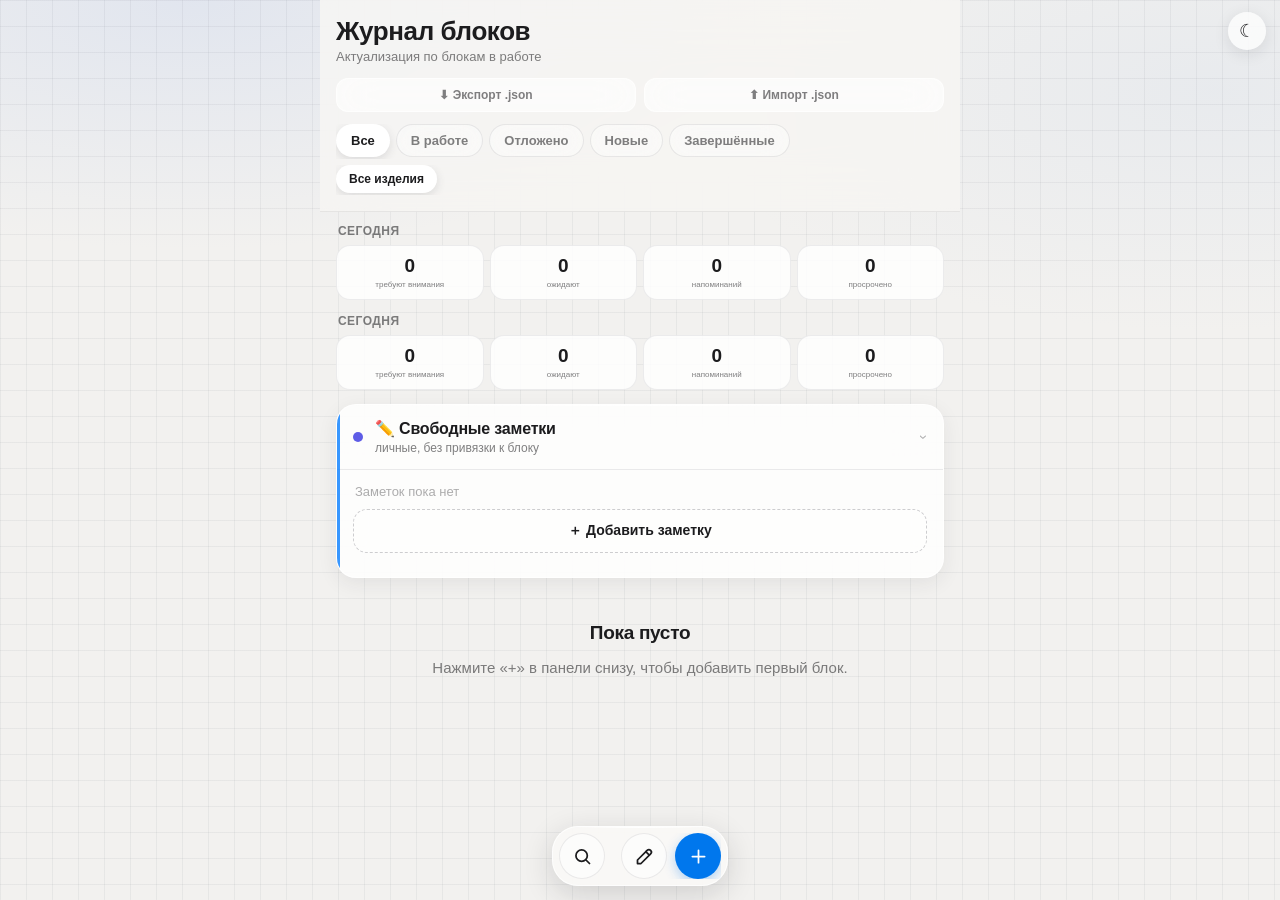
==== commit c7dcf267: "Release corrected Today dashboard mount" ====
--- a/index.html
+++ b/index.html
@@ -1 +1 @@
-<!DOCTYPE html><html lang="ru"><head><meta charset="UTF-8"><meta name="viewport" content="width=device-width,initial-scale=1,viewport-fit=cover"><title>Журнал блоков</title></head><body><script>(async()=>{const h=await(await fetch('app.html?v=7.2')).text();const x=h.replace('</head>','<link rel="stylesheet" href="v2.css?v=7.2"></head>').replace('</body>','<script src="v2.js?v=7.2"><\/script><script src="free-reminders.js?v=7.2"><\/script><script src="completion-sync.js?v=7.2"><\/script><script src="active-work-ui.js?v=7.2"><\/script><script src="modal-fixes.js?v=7.2"><\/script><script src="today-dashboard-fix.js?v=7.2"><\/script></body>');document.open();document.write(x);document.close()})().catch(()=>location.href='app.html')</script></body></html>+<!DOCTYPE html><html lang="ru"><head><meta charset="UTF-8"><meta name="viewport" content="width=device-width,initial-scale=1,viewport-fit=cover"><title>Журнал блоков</title></head><body><script>(async()=>{const h=await(await fetch('app.html?v=7.3')).text();const x=h.replace('</head>','<link rel="stylesheet" href="v2.css?v=7.3"></head>').replace('</body>','<script src="v2.js?v=7.3"><\/script><script src="free-reminders.js?v=7.3"><\/script><script src="completion-sync.js?v=7.3"><\/script><script src="active-work-ui.js?v=7.3"><\/script><script src="modal-fixes.js?v=7.3"><\/script><script src="today-dashboard-fix.js?v=7.3"><\/script></body>');document.open();document.write(x);document.close()})().catch(()=>location.href='app.html')</script></body></html>
